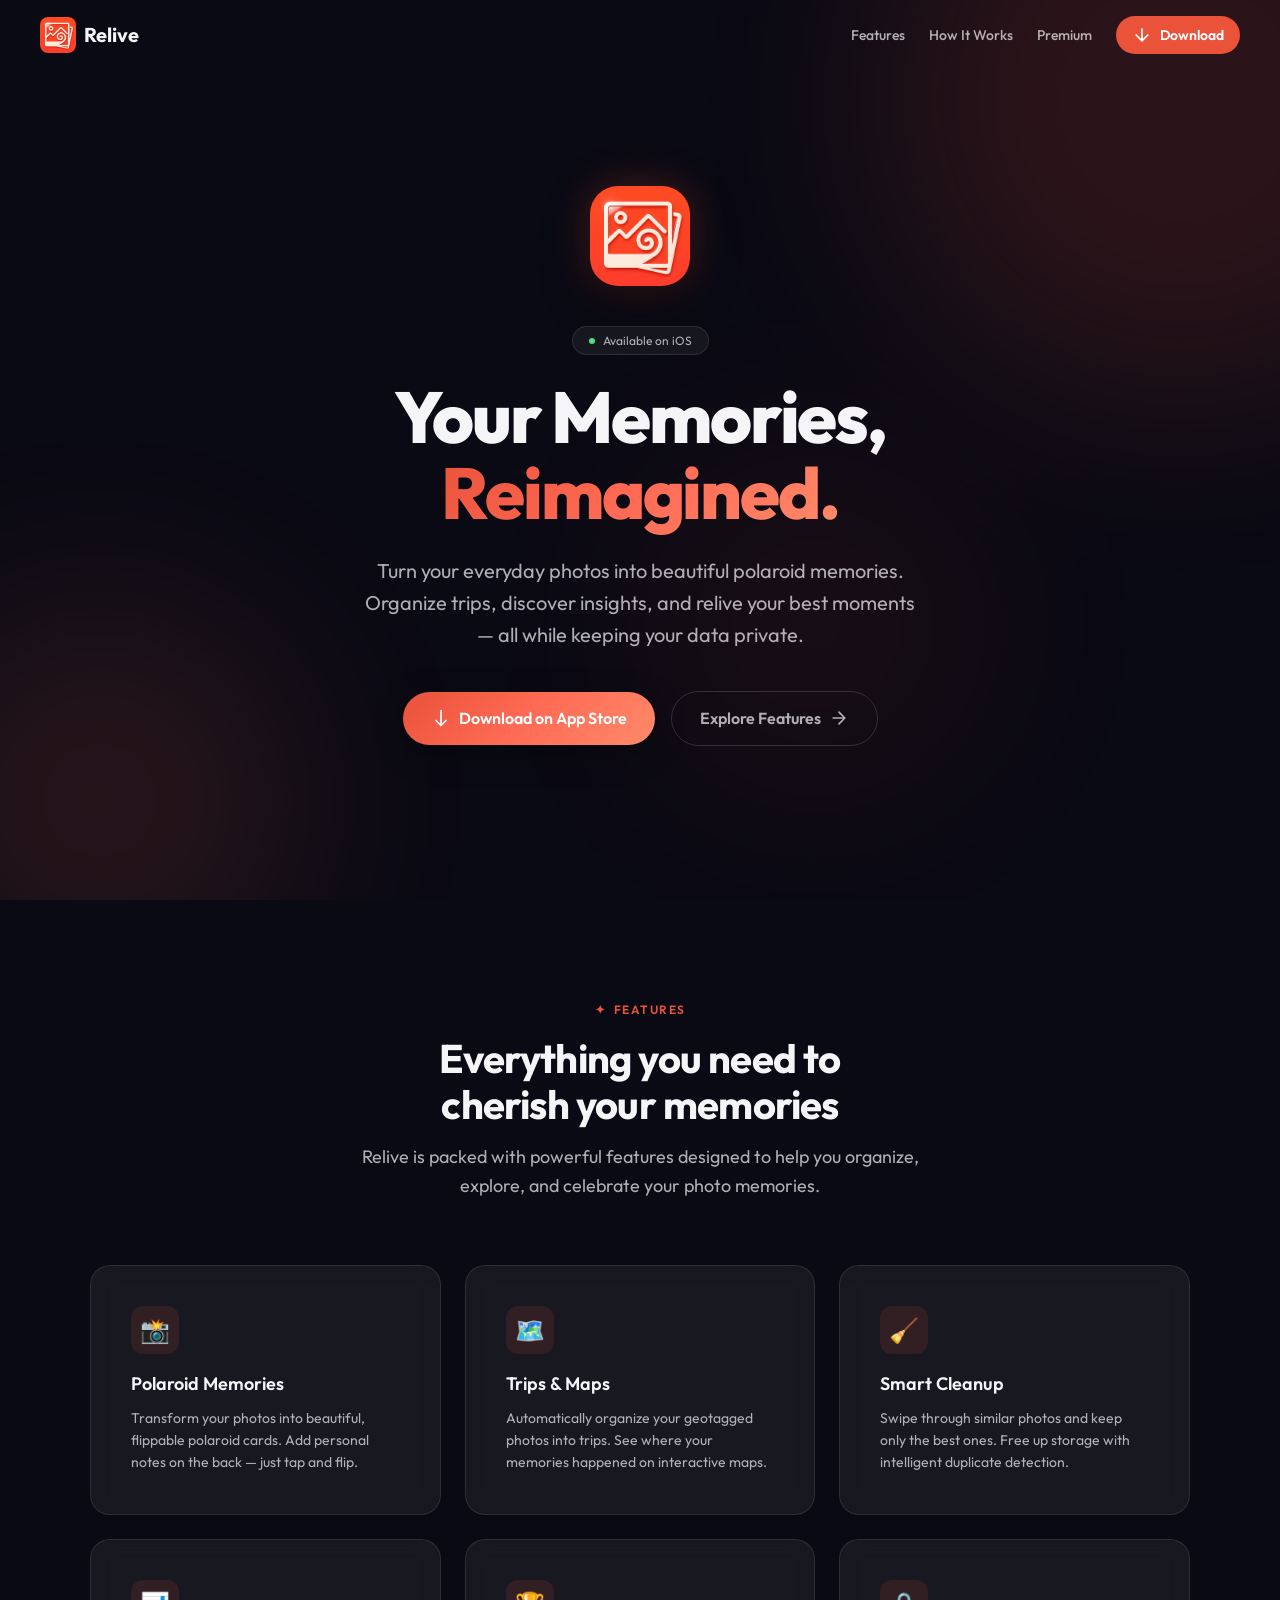
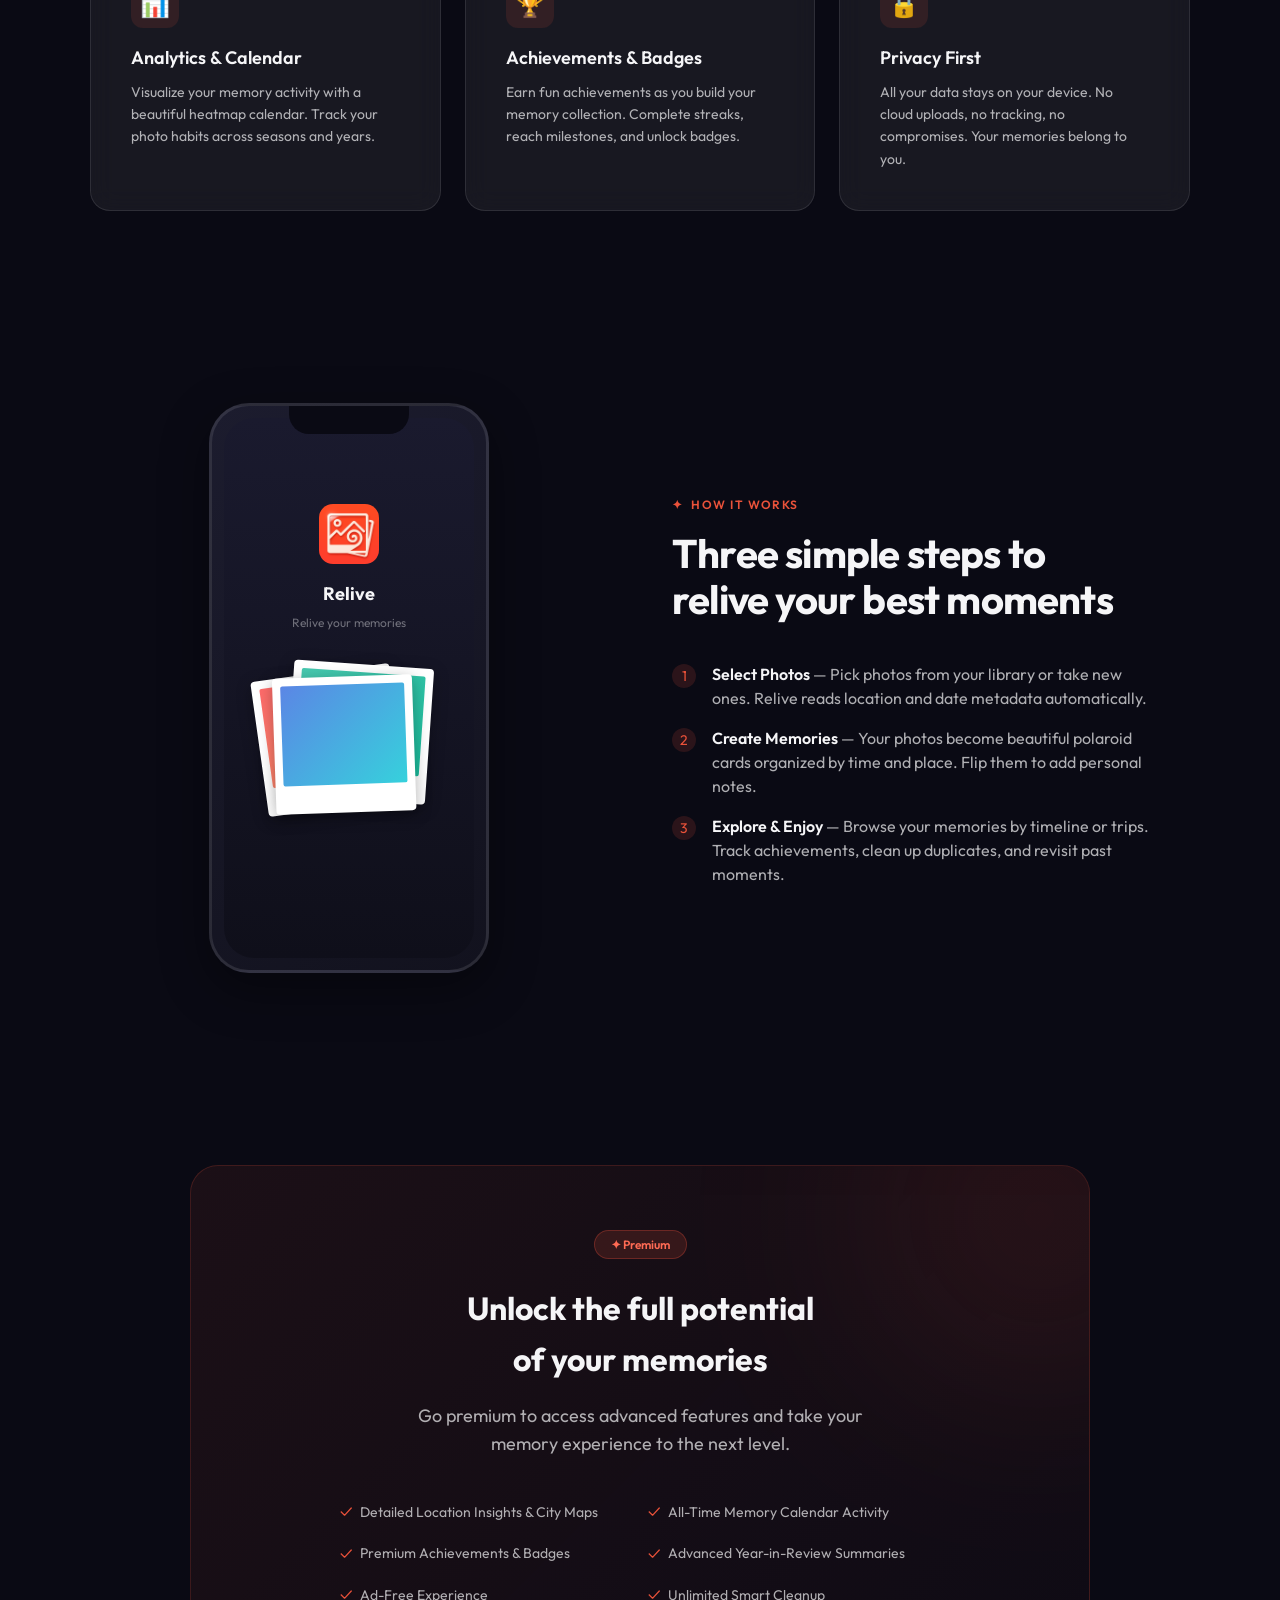
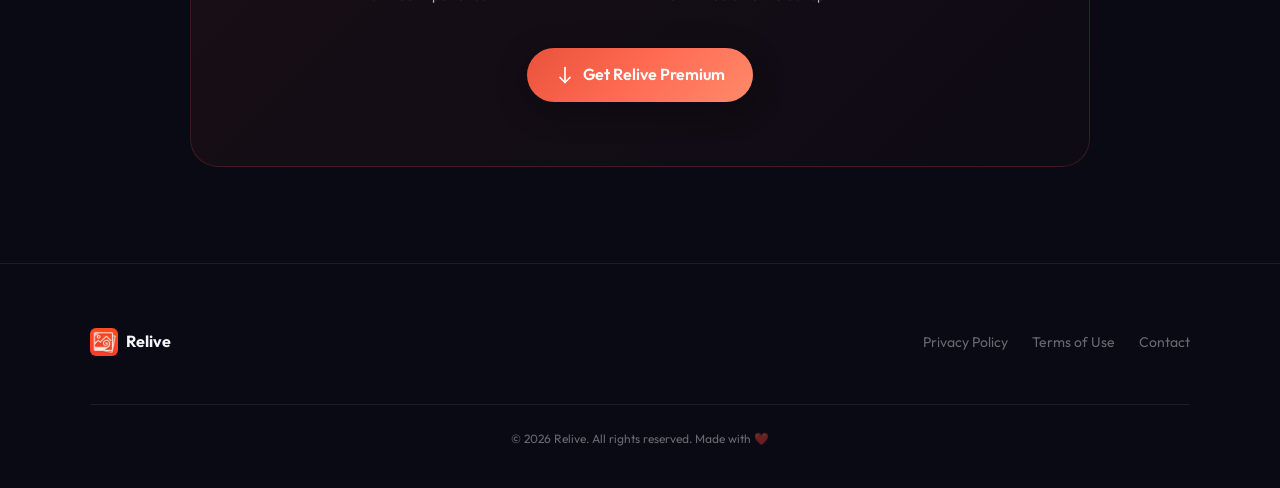
==== index.html @ 0d3967b4 "feat: initialize project structure with landing page, privacy policy, and terms of service" ====
<!DOCTYPE html>
<html lang="en">
<head>
  <meta charset="UTF-8">
  <meta name="viewport" content="width=device-width, initial-scale=1.0">
  <title>Relive — Your Memories, Reimagined</title>
  <meta name="description" content="Relive transforms your photos into beautiful polaroid memories. Organize trips, discover insights, clean up duplicates, and earn achievements — all with your privacy intact.">
  <meta name="keywords" content="relive, photo memories, polaroid, trips, photo organizer, iOS app, privacy, achievements">
  <meta name="author" content="Relive">

  <!-- Open Graph -->
  <meta property="og:title" content="Relive — Your Memories, Reimagined">
  <meta property="og:description" content="Transform your photos into beautiful polaroid memories. Organize trips, discover insights, and earn achievements.">
  <meta property="og:type" content="website">
  <meta property="og:url" content="https://grbzhido.github.io/relive/">
  <meta property="og:image" content="https://grbzhido.github.io/relive/images/relive_icon.png">

  <!-- Twitter Card -->
  <meta name="twitter:card" content="summary_large_image">
  <meta name="twitter:title" content="Relive — Your Memories, Reimagined">
  <meta name="twitter:description" content="Transform your photos into beautiful polaroid memories.">

  <!-- Favicon -->
  <link rel="icon" type="image/png" href="images/relive_icon.png">
  <link rel="apple-touch-icon" href="images/relive_icon.png">

  <!-- Google Fonts -->
  <link rel="preconnect" href="https://fonts.googleapis.com">
  <link rel="preconnect" href="https://fonts.gstatic.com" crossorigin>
  <link href="https://fonts.googleapis.com/css2?family=Outfit:wght@300;400;500;600;700;800&display=swap" rel="stylesheet">

  <!-- Styles -->
  <link rel="stylesheet" href="css/style.css">
</head>
<body>

  <!-- Animated Background Orbs -->
  <div class="bg-animation" aria-hidden="true">
    <div class="bg-orb bg-orb--1"></div>
    <div class="bg-orb bg-orb--2"></div>
    <div class="bg-orb bg-orb--3"></div>
  </div>

  <!-- Navigation -->
  <nav class="nav" id="nav" role="navigation" aria-label="Main navigation">
    <div class="nav__inner">
      <a href="#" class="nav__logo" aria-label="Relive Home">
        <img src="images/relive_icon.png" alt="Relive icon" width="36" height="36">
        <span>Relive</span>
      </a>

      <ul class="nav__links" role="list">
        <li><a href="#features" class="nav__link">Features</a></li>
        <li><a href="#how-it-works" class="nav__link">How It Works</a></li>
        <li><a href="#premium" class="nav__link">Premium</a></li>
        <li><a href="#" class="nav__cta" id="nav-download-btn">
          <svg class="btn__icon" viewBox="0 0 24 24" fill="none" stroke="currentColor" stroke-width="2" stroke-linecap="round" stroke-linejoin="round"><path d="M12 5v14M19 12l-7 7-7-7"/></svg>
          Download
        </a></li>
      </ul>

      <button class="nav__hamburger" aria-label="Toggle menu" aria-expanded="false">
        <span></span>
        <span></span>
        <span></span>
      </button>
    </div>
  </nav>

  <!-- Hero Section -->
  <section class="hero" id="hero">
    <div class="hero__content">
      <img src="images/relive_icon.png" alt="Relive App Icon" class="hero__icon" width="100" height="100">

      <div class="hero__badge">
        <span class="hero__badge-dot"></span>
        Available on iOS
      </div>

      <h1 class="hero__title">
        Your Memories,<br>
        <span class="hero__title-gradient">Reimagined.</span>
      </h1>

      <p class="hero__subtitle">
        Turn your everyday photos into beautiful polaroid memories. Organize trips, discover insights, and relive your best moments — all while keeping your data private.
      </p>

      <div class="hero__actions">
        <a href="#" class="btn btn--primary" id="hero-download-btn">
          <svg class="btn__icon" viewBox="0 0 24 24" fill="none" stroke="currentColor" stroke-width="2" stroke-linecap="round" stroke-linejoin="round"><path d="M18 15l-6 6-6-6"/><path d="M12 3v18"/></svg>
          Download on App Store
        </a>
        <a href="#features" class="btn btn--ghost">
          Explore Features
          <svg class="btn__icon" viewBox="0 0 24 24" fill="none" stroke="currentColor" stroke-width="2" stroke-linecap="round" stroke-linejoin="round"><path d="M5 12h14M12 5l7 7-7 7"/></svg>
        </a>
      </div>
    </div>
  </section>

  <!-- Features Section -->
  <section class="section" id="features">
    <div class="section__inner">
      <div class="section__header reveal">
        <div class="section__label">
          <span>✦</span> Features
        </div>
        <h2 class="section__title">Everything you need to<br>cherish your memories</h2>
        <p class="section__description">
          Relive is packed with powerful features designed to help you organize, explore, and celebrate your photo memories.
        </p>
      </div>

      <div class="features-grid">
        <!-- Feature 1 -->
        <div class="feature-card reveal reveal--delay-1" id="feature-memories">
          <div class="feature-card__icon">📸</div>
          <h3 class="feature-card__title">Polaroid Memories</h3>
          <p class="feature-card__description">
            Transform your photos into beautiful, flippable polaroid cards. Add personal notes on the back — just tap and flip.
          </p>
        </div>

        <!-- Feature 2 -->
        <div class="feature-card reveal reveal--delay-2" id="feature-trips">
          <div class="feature-card__icon">🗺️</div>
          <h3 class="feature-card__title">Trips &amp; Maps</h3>
          <p class="feature-card__description">
            Automatically organize your geotagged photos into trips. See where your memories happened on interactive maps.
          </p>
        </div>

        <!-- Feature 3 -->
        <div class="feature-card reveal reveal--delay-3" id="feature-cleanup">
          <div class="feature-card__icon">🧹</div>
          <h3 class="feature-card__title">Smart Cleanup</h3>
          <p class="feature-card__description">
            Swipe through similar photos and keep only the best ones. Free up storage with intelligent duplicate detection.
          </p>
        </div>

        <!-- Feature 4 -->
        <div class="feature-card reveal reveal--delay-4" id="feature-analytics">
          <div class="feature-card__icon">📊</div>
          <h3 class="feature-card__title">Analytics &amp; Calendar</h3>
          <p class="feature-card__description">
            Visualize your memory activity with a beautiful heatmap calendar. Track your photo habits across seasons and years.
          </p>
        </div>

        <!-- Feature 5 -->
        <div class="feature-card reveal reveal--delay-5" id="feature-achievements">
          <div class="feature-card__icon">🏆</div>
          <h3 class="feature-card__title">Achievements &amp; Badges</h3>
          <p class="feature-card__description">
            Earn fun achievements as you build your memory collection. Complete streaks, reach milestones, and unlock badges.
          </p>
        </div>

        <!-- Feature 6 -->
        <div class="feature-card reveal reveal--delay-6" id="feature-privacy">
          <div class="feature-card__icon">🔒</div>
          <h3 class="feature-card__title">Privacy First</h3>
          <p class="feature-card__description">
            All your data stays on your device. No cloud uploads, no tracking, no compromises. Your memories belong to you.
          </p>
        </div>
      </div>
    </div>
  </section>

  <!-- How It Works / Showcase Section -->
  <section class="showcase" id="how-it-works">
    <div class="showcase__inner">
      <div class="showcase__visual reveal">
        <div class="showcase__phone">
          <div class="showcase__screen">
            <img src="images/relive_icon.png" alt="Relive" class="showcase__screen-icon" width="60" height="60">
            <div class="showcase__screen-title">Relive</div>
            <div class="showcase__screen-sub">Relive your memories</div>

            <div class="polaroid-stack">
              <div class="polaroid polaroid--1">
                <div class="polaroid__image" style="background: linear-gradient(135deg, #FF6B6B, #FFA36C);"></div>
              </div>
              <div class="polaroid polaroid--2">
                <div class="polaroid__image" style="background: linear-gradient(135deg, #48C9B0, #1ABC9C);"></div>
              </div>
              <div class="polaroid polaroid--3">
                <div class="polaroid__image" style="background: linear-gradient(135deg, #5B86E5, #36D1DC);"></div>
              </div>
            </div>
          </div>
        </div>
      </div>

      <div class="showcase__content reveal reveal--delay-2">
        <div class="section__label">
          <span>✦</span> How It Works
        </div>
        <h2 class="section__title" style="text-align: left;">Three simple steps to<br>relive your best moments</h2>

        <ul class="feature-list">
          <li class="feature-list__item">
            <div class="feature-list__check">1</div>
            <div class="feature-list__text">
              <strong>Select Photos</strong> — Pick photos from your library or take new ones. Relive reads location and date metadata automatically.
            </div>
          </li>
          <li class="feature-list__item">
            <div class="feature-list__check">2</div>
            <div class="feature-list__text">
              <strong>Create Memories</strong> — Your photos become beautiful polaroid cards organized by time and place. Flip them to add personal notes.
            </div>
          </li>
          <li class="feature-list__item">
            <div class="feature-list__check">3</div>
            <div class="feature-list__text">
              <strong>Explore &amp; Enjoy</strong> — Browse your memories by timeline or trips. Track achievements, clean up duplicates, and revisit past moments.
            </div>
          </li>
        </ul>
      </div>
    </div>
  </section>

  <!-- Premium Section -->
  <section class="premium" id="premium">
    <div class="premium__card reveal">
      <div class="premium__badge">
        ✦ Premium
      </div>
      <h2 class="premium__title">
        Unlock the full potential<br>of your memories
      </h2>
      <p class="premium__description">
        Go premium to access advanced features and take your memory experience to the next level.
      </p>

      <div class="premium__features">
        <div class="premium__feature">
          <span class="premium__feature-icon">✓</span>
          Detailed Location Insights &amp; City Maps
        </div>
        <div class="premium__feature">
          <span class="premium__feature-icon">✓</span>
          All-Time Memory Calendar Activity
        </div>
        <div class="premium__feature">
          <span class="premium__feature-icon">✓</span>
          Premium Achievements &amp; Badges
        </div>
        <div class="premium__feature">
          <span class="premium__feature-icon">✓</span>
          Advanced Year-in-Review Summaries
        </div>
        <div class="premium__feature">
          <span class="premium__feature-icon">✓</span>
          Ad-Free Experience
        </div>
        <div class="premium__feature">
          <span class="premium__feature-icon">✓</span>
          Unlimited Smart Cleanup
        </div>
      </div>

      <a href="#" class="btn btn--primary" id="premium-download-btn">
        <svg class="btn__icon" viewBox="0 0 24 24" fill="none" stroke="currentColor" stroke-width="2" stroke-linecap="round" stroke-linejoin="round"><path d="M18 15l-6 6-6-6"/><path d="M12 3v18"/></svg>
        Get Relive Premium
      </a>
    </div>
  </section>

  <!-- Footer -->
  <footer class="footer" id="footer">
    <div class="footer__inner">
      <div class="footer__brand">
        <img src="images/relive_icon.png" alt="Relive" width="28" height="28">
        <span class="footer__brand-name">Relive</span>
      </div>

      <ul class="footer__links" role="list">
        <li><a href="privacy.html" class="footer__link" id="footer-privacy">Privacy Policy</a></li>
        <li><a href="terms.html" class="footer__link" id="footer-terms">Terms of Use</a></li>
        <li><a href="mailto:contactus.relive@gmail.com" class="footer__link" id="footer-contact">Contact</a></li>
      </ul>

      <p class="footer__copy">
        &copy; 2026 Relive. All rights reserved. Made with ❤️
      </p>
    </div>
  </footer>

  <!-- Scripts -->
  <script src="js/main.js"></script>
</body>
</html>
---- css/style.css ----
/* ============================================
   Relive Landing Page — Design System & Styles
   ============================================ */

/* ---------- CSS Custom Properties ---------- */
:root {
  /* Brand Colors */
  --brand-primary: #EA523A;
  --brand-primary-light: #FF6B54;
  --brand-primary-dark: #D43E28;
  --brand-gradient: linear-gradient(135deg, #EA523A 0%, #FF6B54 50%, #FF8A6A 100%);
  --brand-gradient-soft: linear-gradient(135deg, rgba(234, 82, 58, 0.15) 0%, rgba(255, 107, 84, 0.08) 100%);

  /* Dark Theme (default) */
  --bg-primary: #0A0A14;
  --bg-secondary: #12121E;
  --bg-card: rgba(255, 255, 255, 0.04);
  --bg-card-hover: rgba(255, 255, 255, 0.08);
  --bg-glass: rgba(255, 255, 255, 0.06);
  --bg-glass-border: rgba(255, 255, 255, 0.1);

  --text-primary: #F5F5F7;
  --text-secondary: rgba(245, 245, 247, 0.7);
  --text-muted: rgba(245, 245, 247, 0.4);

  --border-subtle: rgba(255, 255, 255, 0.08);
  --border-medium: rgba(255, 255, 255, 0.15);

  /* Spacing */
  --space-xs: 4px;
  --space-sm: 8px;
  --space-md: 16px;
  --space-lg: 24px;
  --space-xl: 40px;
  --space-2xl: 64px;
  --space-3xl: 96px;
  --space-4xl: 128px;

  /* Border Radius */
  --radius-sm: 8px;
  --radius-md: 12px;
  --radius-lg: 20px;
  --radius-xl: 28px;
  --radius-full: 9999px;

  /* Shadows */
  --shadow-sm: 0 2px 8px rgba(0, 0, 0, 0.2);
  --shadow-md: 0 8px 32px rgba(0, 0, 0, 0.3);
  --shadow-lg: 0 16px 48px rgba(0, 0, 0, 0.4);
  --shadow-glow: 0 0 40px rgba(234, 82, 58, 0.3);

  /* Transitions */
  --transition-fast: 0.2s cubic-bezier(0.4, 0, 0.2, 1);
  --transition-smooth: 0.4s cubic-bezier(0.4, 0, 0.2, 1);
  --transition-bounce: 0.6s cubic-bezier(0.34, 1.56, 0.64, 1);

  /* Typography Scale */
  --font-xs: 0.75rem;
  --font-sm: 0.875rem;
  --font-base: 1rem;
  --font-lg: 1.125rem;
  --font-xl: 1.25rem;
  --font-2xl: 1.5rem;
  --font-3xl: 2rem;
  --font-4xl: 2.5rem;
  --font-5xl: 3.5rem;
  --font-6xl: 4.5rem;
}

/* ---------- Reset & Base ---------- */
*, *::before, *::after {
  box-sizing: border-box;
  margin: 0;
  padding: 0;
}

html {
  scroll-behavior: smooth;
  -webkit-font-smoothing: antialiased;
  -moz-osx-font-smoothing: grayscale;
}

body {
  font-family: 'Outfit', -apple-system, BlinkMacSystemFont, 'Segoe UI', sans-serif;
  background-color: var(--bg-primary);
  color: var(--text-primary);
  line-height: 1.6;
  overflow-x: hidden;
}

a {
  color: inherit;
  text-decoration: none;
}

img {
  max-width: 100%;
  height: auto;
  display: block;
}

/* ---------- Animated Background ---------- */
.bg-animation {
  position: fixed;
  inset: 0;
  z-index: 0;
  pointer-events: none;
  overflow: hidden;
}

.bg-orb {
  position: absolute;
  border-radius: 50%;
  filter: blur(100px);
  opacity: 0.3;
  animation: orbFloat 20s ease-in-out infinite;
}

.bg-orb--1 {
  width: 600px;
  height: 600px;
  background: var(--brand-primary);
  top: -200px;
  right: -200px;
  animation-delay: 0s;
  opacity: 0.15;
}

.bg-orb--2 {
  width: 400px;
  height: 400px;
  background: #FF6B54;
  bottom: -100px;
  left: -100px;
  animation-delay: -7s;
  opacity: 0.12;
}

.bg-orb--3 {
  width: 350px;
  height: 350px;
  background: #D43E28;
  top: 50%;
  left: 50%;
  transform: translate(-50%, -50%);
  animation-delay: -14s;
  opacity: 0.08;
}

@keyframes orbFloat {
  0%, 100% { transform: translate(0, 0) scale(1); }
  25% { transform: translate(40px, -30px) scale(1.05); }
  50% { transform: translate(-20px, 40px) scale(0.95); }
  75% { transform: translate(30px, 20px) scale(1.02); }
}

/* ---------- Navigation ---------- */
.nav {
  position: fixed;
  top: 0;
  left: 0;
  right: 0;
  z-index: 100;
  padding: var(--space-md) var(--space-lg);
  transition: var(--transition-smooth);
}

.nav--scrolled {
  background: rgba(10, 10, 20, 0.85);
  backdrop-filter: blur(20px);
  -webkit-backdrop-filter: blur(20px);
  border-bottom: 1px solid var(--border-subtle);
}

.nav__inner {
  max-width: 1200px;
  margin: 0 auto;
  display: flex;
  align-items: center;
  justify-content: space-between;
}

.nav__logo {
  display: flex;
  align-items: center;
  gap: var(--space-sm);
  font-weight: 700;
  font-size: var(--font-xl);
}

.nav__logo img {
  width: 36px;
  height: 36px;
  border-radius: var(--radius-sm);
}

.nav__links {
  display: flex;
  align-items: center;
  gap: var(--space-lg);
  list-style: none;
}

.nav__link {
  font-size: var(--font-sm);
  color: var(--text-secondary);
  font-weight: 500;
  transition: var(--transition-fast);
  cursor: pointer;
}

.nav__link:hover {
  color: var(--text-primary);
}

.nav__cta {
  display: inline-flex;
  align-items: center;
  gap: var(--space-sm);
  padding: var(--space-sm) var(--space-md);
  background: var(--brand-primary);
  color: white;
  border-radius: var(--radius-full);
  font-size: var(--font-sm);
  font-weight: 600;
  transition: var(--transition-fast);
  border: none;
  cursor: pointer;
}

.nav__cta:hover {
  background: var(--brand-primary-light);
  transform: translateY(-1px);
  box-shadow: var(--shadow-glow);
}

/* Mobile Menu */
.nav__hamburger {
  display: none;
  flex-direction: column;
  gap: 5px;
  cursor: pointer;
  background: none;
  border: none;
  padding: var(--space-sm);
}

.nav__hamburger span {
  width: 24px;
  height: 2px;
  background: var(--text-primary);
  border-radius: 2px;
  transition: var(--transition-fast);
}

/* ---------- Hero Section ---------- */
.hero {
  position: relative;
  z-index: 1;
  min-height: 100vh;
  display: flex;
  align-items: center;
  justify-content: center;
  padding: var(--space-4xl) var(--space-lg) var(--space-3xl);
}

.hero__content {
  text-align: center;
  max-width: 800px;
}

.hero__icon {
  width: 100px;
  height: 100px;
  border-radius: var(--radius-xl);
  margin: 0 auto var(--space-xl);
  box-shadow: var(--shadow-lg), var(--shadow-glow);
  animation: heroIconFloat 4s ease-in-out infinite;
}

@keyframes heroIconFloat {
  0%, 100% { transform: translateY(0); }
  50% { transform: translateY(-12px); }
}

.hero__badge {
  display: inline-flex;
  align-items: center;
  gap: var(--space-sm);
  padding: var(--space-xs) var(--space-md);
  background: var(--bg-glass);
  border: 1px solid var(--bg-glass-border);
  border-radius: var(--radius-full);
  font-size: var(--font-xs);
  color: var(--text-secondary);
  margin-bottom: var(--space-lg);
  backdrop-filter: blur(10px);
}

.hero__badge-dot {
  width: 6px;
  height: 6px;
  border-radius: 50%;
  background: #4ADE80;
  animation: pulse 2s ease-in-out infinite;
}

@keyframes pulse {
  0%, 100% { opacity: 1; }
  50% { opacity: 0.4; }
}

.hero__title {
  font-size: var(--font-6xl);
  font-weight: 800;
  line-height: 1.05;
  letter-spacing: -0.03em;
  margin-bottom: var(--space-lg);
}

.hero__title-gradient {
  background: var(--brand-gradient);
  -webkit-background-clip: text;
  -webkit-text-fill-color: transparent;
  background-clip: text;
}

.hero__subtitle {
  font-size: var(--font-xl);
  color: var(--text-secondary);
  max-width: 560px;
  margin: 0 auto var(--space-xl);
  line-height: 1.6;
}

.hero__actions {
  display: flex;
  align-items: center;
  justify-content: center;
  gap: var(--space-md);
  flex-wrap: wrap;
}

.btn {
  display: inline-flex;
  align-items: center;
  gap: var(--space-sm);
  padding: 14px 28px;
  border-radius: var(--radius-full);
  font-family: 'Outfit', sans-serif;
  font-size: var(--font-base);
  font-weight: 600;
  cursor: pointer;
  transition: var(--transition-fast);
  border: none;
  text-decoration: none;
}

.btn--primary {
  background: var(--brand-gradient);
  color: white;
  box-shadow: var(--shadow-md);
}

.btn--primary:hover {
  transform: translateY(-2px);
  box-shadow: var(--shadow-lg), var(--shadow-glow);
}

.btn--ghost {
  background: transparent;
  color: var(--text-secondary);
  border: 1px solid var(--border-medium);
}

.btn--ghost:hover {
  background: var(--bg-card-hover);
  color: var(--text-primary);
  border-color: var(--border-medium);
}

.btn__icon {
  width: 20px;
  height: 20px;
}

/* ---------- Section Commons ---------- */
.section {
  position: relative;
  z-index: 1;
  padding: var(--space-3xl) var(--space-lg);
}

.section__inner {
  max-width: 1100px;
  margin: 0 auto;
}

.section__header {
  text-align: center;
  margin-bottom: var(--space-2xl);
}

.section__label {
  display: inline-flex;
  align-items: center;
  gap: var(--space-sm);
  font-size: var(--font-xs);
  font-weight: 600;
  text-transform: uppercase;
  letter-spacing: 0.12em;
  color: var(--brand-primary);
  margin-bottom: var(--space-md);
}

.section__title {
  font-size: var(--font-4xl);
  font-weight: 700;
  letter-spacing: -0.02em;
  line-height: 1.15;
  margin-bottom: var(--space-md);
}

.section__description {
  font-size: var(--font-lg);
  color: var(--text-secondary);
  max-width: 560px;
  margin: 0 auto;
  line-height: 1.6;
}

/* ---------- Features Grid ---------- */
.features-grid {
  display: grid;
  grid-template-columns: repeat(3, 1fr);
  gap: var(--space-lg);
}

.feature-card {
  position: relative;
  padding: var(--space-xl);
  background: var(--bg-glass);
  border: 1px solid var(--bg-glass-border);
  border-radius: var(--radius-lg);
  backdrop-filter: blur(12px);
  -webkit-backdrop-filter: blur(12px);
  transition: var(--transition-smooth);
  overflow: hidden;
}

.feature-card::before {
  content: '';
  position: absolute;
  inset: 0;
  background: var(--brand-gradient-soft);
  opacity: 0;
  transition: var(--transition-smooth);
}

.feature-card:hover {
  transform: translateY(-4px);
  border-color: rgba(234, 82, 58, 0.3);
  box-shadow: 0 12px 40px rgba(234, 82, 58, 0.1);
}

.feature-card:hover::before {
  opacity: 1;
}

.feature-card__icon {
  position: relative;
  z-index: 1;
  width: 48px;
  height: 48px;
  display: flex;
  align-items: center;
  justify-content: center;
  background: rgba(234, 82, 58, 0.12);
  border-radius: var(--radius-md);
  margin-bottom: var(--space-md);
  font-size: 24px;
}

.feature-card__title {
  position: relative;
  z-index: 1;
  font-size: var(--font-lg);
  font-weight: 600;
  margin-bottom: var(--space-sm);
}

.feature-card__description {
  position: relative;
  z-index: 1;
  font-size: var(--font-sm);
  color: var(--text-secondary);
  line-height: 1.6;
}

/* ---------- Preview / Showcase ---------- */
.showcase {
  position: relative;
  padding: var(--space-3xl) var(--space-lg);
  z-index: 1;
}

.showcase__inner {
  max-width: 1100px;
  margin: 0 auto;
  display: grid;
  grid-template-columns: 1fr 1fr;
  gap: var(--space-2xl);
  align-items: center;
}

.showcase__content {
  padding-right: var(--space-xl);
}

.showcase__visual {
  position: relative;
}

.showcase__phone {
  position: relative;
  width: 280px;
  height: 570px;
  margin: 0 auto;
  background: linear-gradient(145deg, #1c1c2e 0%, #12121e 100%);
  border-radius: 40px;
  border: 3px solid rgba(255, 255, 255, 0.1);
  padding: 12px;
  box-shadow: var(--shadow-lg);
  overflow: hidden;
}

.showcase__phone::before {
  content: '';
  position: absolute;
  top: 0;
  left: 50%;
  transform: translateX(-50%);
  width: 120px;
  height: 28px;
  background: #0A0A14;
  border-radius: 0 0 20px 20px;
  z-index: 2;
}

.showcase__screen {
  width: 100%;
  height: 100%;
  border-radius: 30px;
  overflow: hidden;
  background: linear-gradient(180deg, #1A1A2E 0%, #0F0F1A 100%);
  display: flex;
  flex-direction: column;
  align-items: center;
  justify-content: center;
  padding: var(--space-lg);
}

.showcase__screen-icon {
  width: 60px;
  height: 60px;
  border-radius: 14px;
  margin-bottom: var(--space-md);
}

.showcase__screen-title {
  font-size: var(--font-lg);
  font-weight: 700;
  margin-bottom: var(--space-xs);
}

.showcase__screen-sub {
  font-size: var(--font-xs);
  color: var(--text-muted);
  margin-bottom: var(--space-xl);
}

/* Polaroid Cards in Phone */
.polaroid-stack {
  position: relative;
  width: 180px;
  height: 200px;
}

.polaroid {
  position: absolute;
  width: 140px;
  background: white;
  border-radius: 4px;
  padding: 8px 8px 28px;
  box-shadow: 0 4px 16px rgba(0, 0, 0, 0.3);
  transition: var(--transition-smooth);
}

.polaroid__image {
  width: 100%;
  height: 100px;
  border-radius: 2px;
  object-fit: cover;
}

.polaroid--1 {
  transform: rotate(-8deg) translate(0, 0);
  z-index: 1;
}

.polaroid--2 {
  transform: rotate(4deg) translate(30px, -10px);
  z-index: 2;
}

.polaroid--3 {
  transform: rotate(-2deg) translate(15px, 5px);
  z-index: 3;
}

/* Feature List in Showcase */
.feature-list {
  list-style: none;
  display: flex;
  flex-direction: column;
  gap: var(--space-md);
  margin-top: var(--space-xl);
}

.feature-list__item {
  display: flex;
  align-items: flex-start;
  gap: var(--space-md);
}

.feature-list__check {
  width: 24px;
  height: 24px;
  border-radius: 50%;
  background: rgba(234, 82, 58, 0.15);
  display: flex;
  align-items: center;
  justify-content: center;
  flex-shrink: 0;
  margin-top: 2px;
  color: var(--brand-primary);
  font-size: 14px;
}

.feature-list__text {
  font-size: var(--font-base);
  color: var(--text-secondary);
  line-height: 1.5;
}

.feature-list__text strong {
  color: var(--text-primary);
  font-weight: 600;
}

/* ---------- Premium Section ---------- */
.premium {
  position: relative;
  z-index: 1;
  padding: var(--space-3xl) var(--space-lg);
}

.premium__card {
  max-width: 900px;
  margin: 0 auto;
  padding: var(--space-2xl);
  background: linear-gradient(135deg, rgba(234, 82, 58, 0.08) 0%, rgba(234, 82, 58, 0.02) 100%);
  border: 1px solid rgba(234, 82, 58, 0.2);
  border-radius: var(--radius-xl);
  text-align: center;
  position: relative;
  overflow: hidden;
}

.premium__card::before {
  content: '';
  position: absolute;
  top: -100px;
  right: -100px;
  width: 300px;
  height: 300px;
  background: var(--brand-primary);
  border-radius: 50%;
  filter: blur(120px);
  opacity: 0.15;
}

.premium__badge {
  display: inline-flex;
  align-items: center;
  gap: var(--space-sm);
  padding: var(--space-xs) var(--space-md);
  background: rgba(234, 82, 58, 0.15);
  border: 1px solid rgba(234, 82, 58, 0.3);
  border-radius: var(--radius-full);
  font-size: var(--font-xs);
  font-weight: 600;
  color: var(--brand-primary-light);
  margin-bottom: var(--space-lg);
}

.premium__title {
  font-size: var(--font-3xl);
  font-weight: 700;
  margin-bottom: var(--space-md);
  position: relative;
  z-index: 1;
}

.premium__description {
  font-size: var(--font-lg);
  color: var(--text-secondary);
  max-width: 500px;
  margin: 0 auto var(--space-xl);
  position: relative;
  z-index: 1;
}

.premium__features {
  display: grid;
  grid-template-columns: repeat(2, 1fr);
  gap: var(--space-md);
  max-width: 600px;
  margin: 0 auto var(--space-xl);
  text-align: left;
  position: relative;
  z-index: 1;
}

.premium__feature {
  display: flex;
  align-items: center;
  gap: var(--space-sm);
  font-size: var(--font-sm);
  color: var(--text-secondary);
}

.premium__feature-icon {
  color: var(--brand-primary);
  font-size: 16px;
}

/* ---------- Footer ---------- */
.footer {
  position: relative;
  z-index: 1;
  padding: var(--space-2xl) var(--space-lg) var(--space-xl);
  border-top: 1px solid var(--border-subtle);
}

.footer__inner {
  max-width: 1100px;
  margin: 0 auto;
  display: flex;
  align-items: center;
  justify-content: space-between;
  flex-wrap: wrap;
  gap: var(--space-lg);
}

.footer__brand {
  display: flex;
  align-items: center;
  gap: var(--space-sm);
}

.footer__brand img {
  width: 28px;
  height: 28px;
  border-radius: 6px;
}

.footer__brand-name {
  font-weight: 700;
  font-size: var(--font-base);
}

.footer__links {
  display: flex;
  align-items: center;
  gap: var(--space-lg);
  list-style: none;
}

.footer__link {
  font-size: var(--font-sm);
  color: var(--text-muted);
  transition: var(--transition-fast);
}

.footer__link:hover {
  color: var(--text-primary);
}

.footer__copy {
  width: 100%;
  text-align: center;
  font-size: var(--font-xs);
  color: var(--text-muted);
  margin-top: var(--space-lg);
  padding-top: var(--space-lg);
  border-top: 1px solid var(--border-subtle);
}

/* ---------- Scroll Animations ---------- */
.reveal {
  opacity: 0;
  transform: translateY(30px);
  transition: opacity 0.7s cubic-bezier(0.4, 0, 0.2, 1),
              transform 0.7s cubic-bezier(0.4, 0, 0.2, 1);
}

.reveal--visible {
  opacity: 1;
  transform: translateY(0);
}

.reveal--delay-1 { transition-delay: 0.1s; }
.reveal--delay-2 { transition-delay: 0.2s; }
.reveal--delay-3 { transition-delay: 0.3s; }
.reveal--delay-4 { transition-delay: 0.4s; }
.reveal--delay-5 { transition-delay: 0.5s; }
.reveal--delay-6 { transition-delay: 0.6s; }

/* ---------- Responsive ---------- */
@media (max-width: 1024px) {
  .features-grid {
    grid-template-columns: repeat(2, 1fr);
  }

  .showcase__inner {
    grid-template-columns: 1fr;
    text-align: center;
  }

  .showcase__content {
    padding-right: 0;
    order: 2;
  }

  .showcase__visual {
    order: 1;
  }

  .feature-list {
    align-items: center;
  }
}

@media (max-width: 768px) {
  :root {
    --font-6xl: 2.75rem;
    --font-5xl: 2.25rem;
    --font-4xl: 2rem;
    --font-3xl: 1.625rem;
  }

  .nav__links {
    display: none;
  }

  .nav__hamburger {
    display: flex;
  }

  /* Mobile Menu Open */
  .nav--mobile-open .nav__links {
    display: flex;
    flex-direction: column;
    position: absolute;
    top: 100%;
    left: 0;
    right: 0;
    background: rgba(10, 10, 20, 0.95);
    backdrop-filter: blur(20px);
    padding: var(--space-lg);
    border-bottom: 1px solid var(--border-subtle);
    gap: var(--space-md);
  }

  .features-grid {
    grid-template-columns: 1fr;
  }

  .hero {
    padding-top: var(--space-3xl);
    min-height: auto;
    padding-bottom: var(--space-2xl);
  }

  .hero__icon {
    width: 80px;
    height: 80px;
  }

  .hero__actions {
    flex-direction: column;
  }

  .btn {
    width: 100%;
    justify-content: center;
  }

  .premium__features {
    grid-template-columns: 1fr;
  }

  .showcase__phone {
    width: 240px;
    height: 490px;
  }

  .footer__inner {
    flex-direction: column;
    text-align: center;
  }

  .footer__links {
    flex-wrap: wrap;
    justify-content: center;
  }
}

/* ---------- Utility ---------- */
.sr-only {
  position: absolute;
  width: 1px;
  height: 1px;
  padding: 0;
  margin: -1px;
  overflow: hidden;
  clip: rect(0, 0, 0, 0);
  white-space: nowrap;
  border: 0;
}
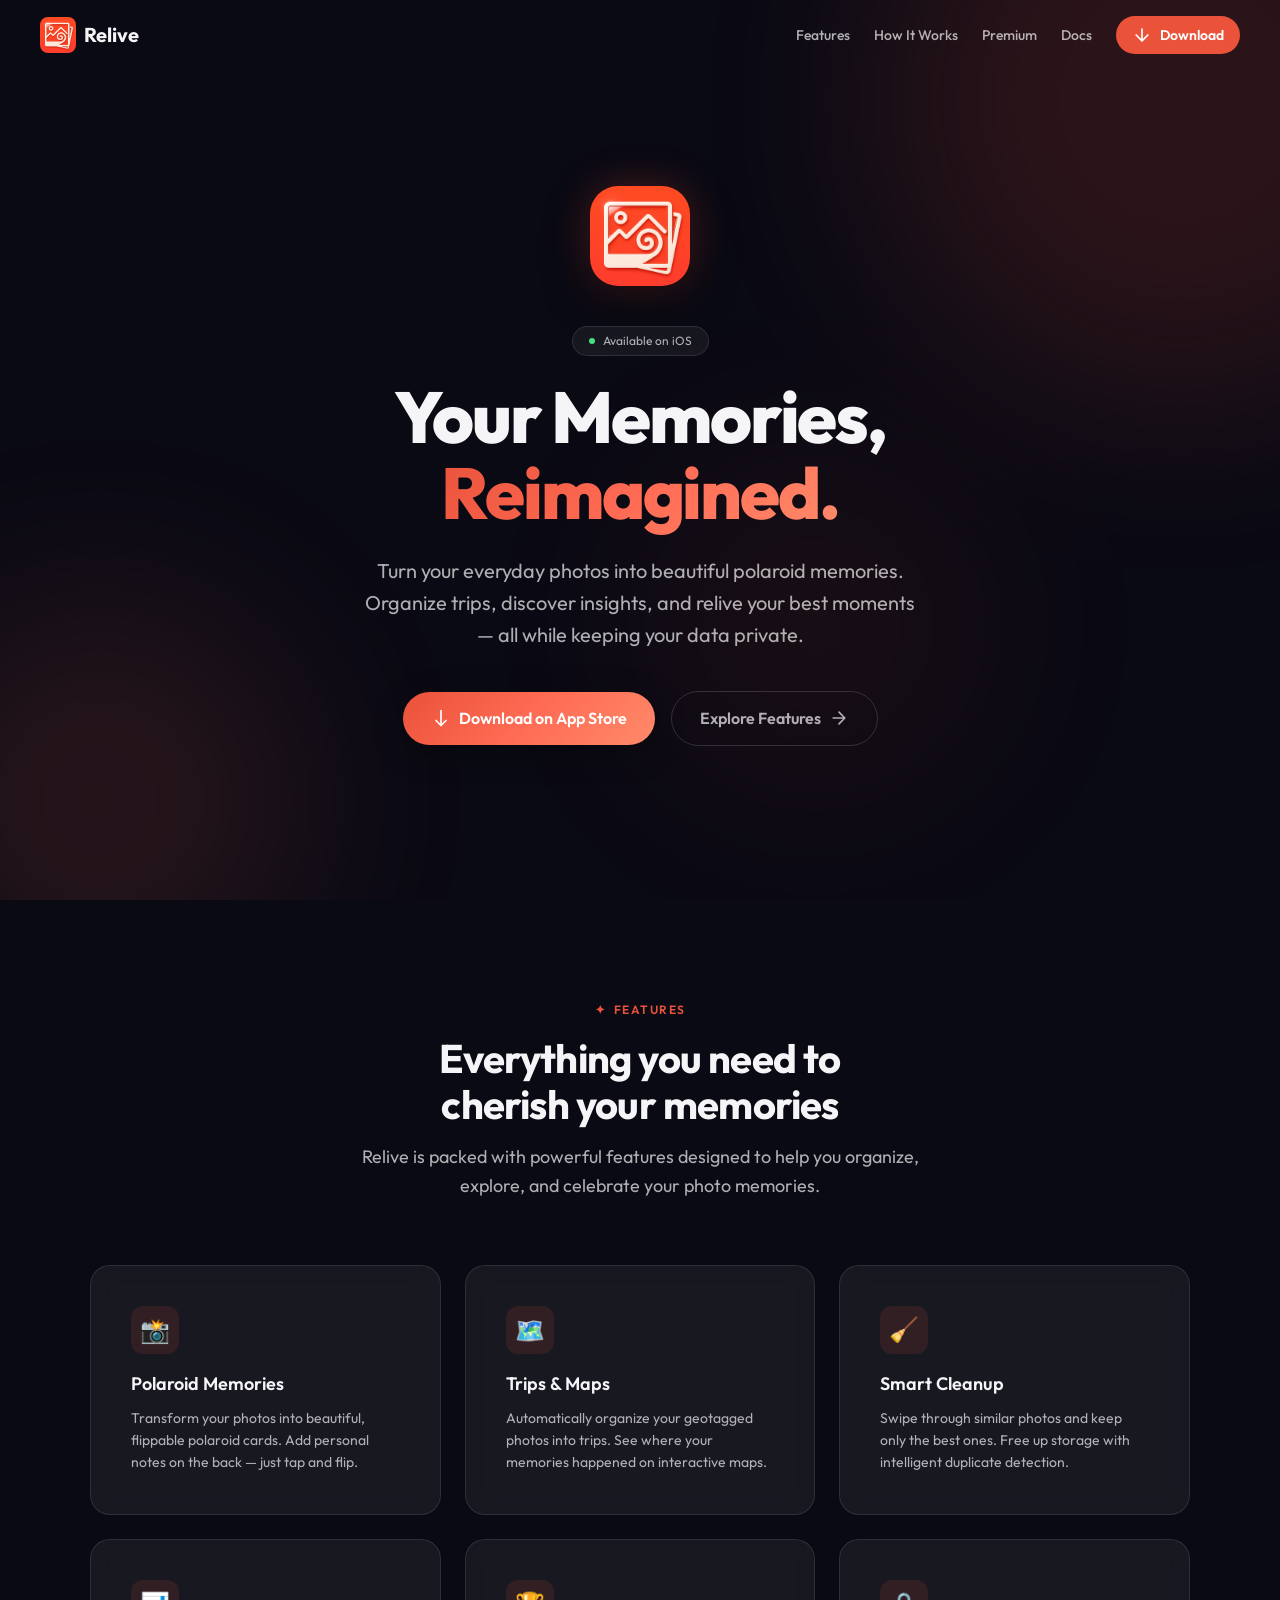
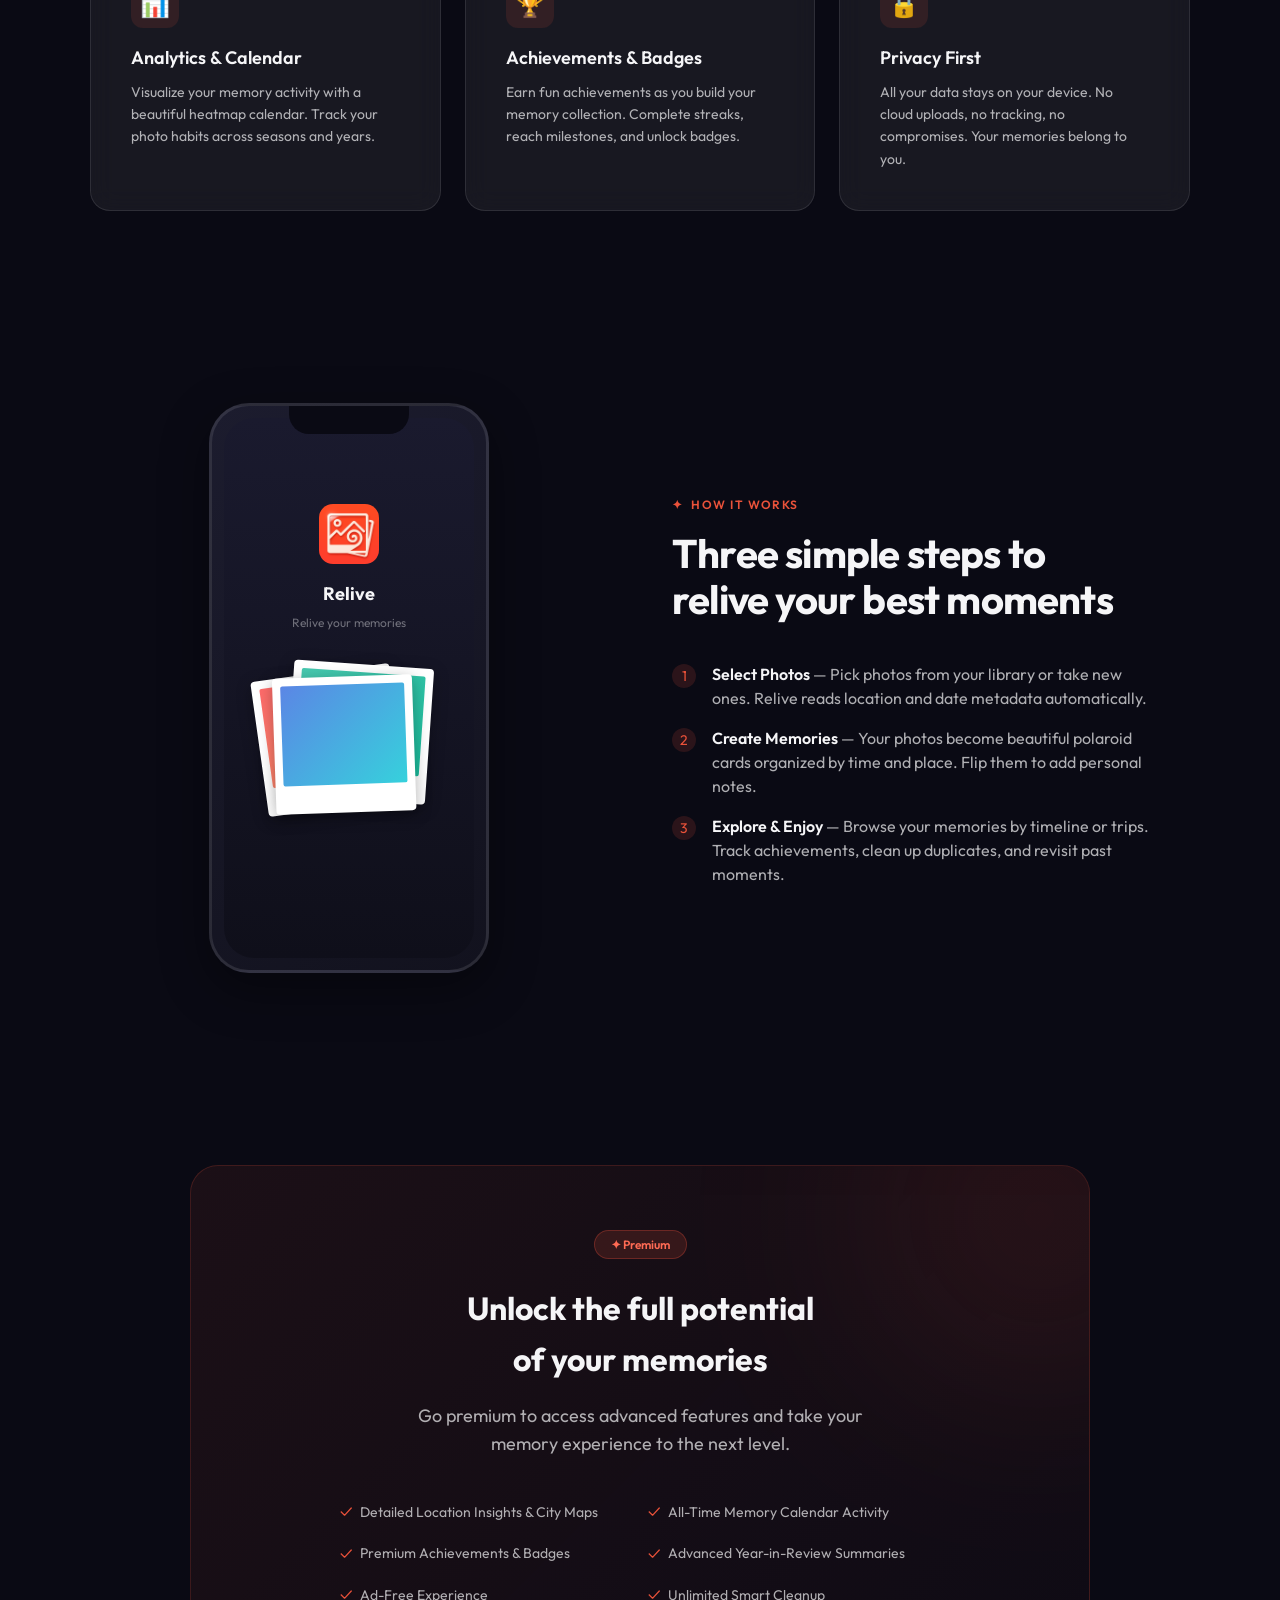
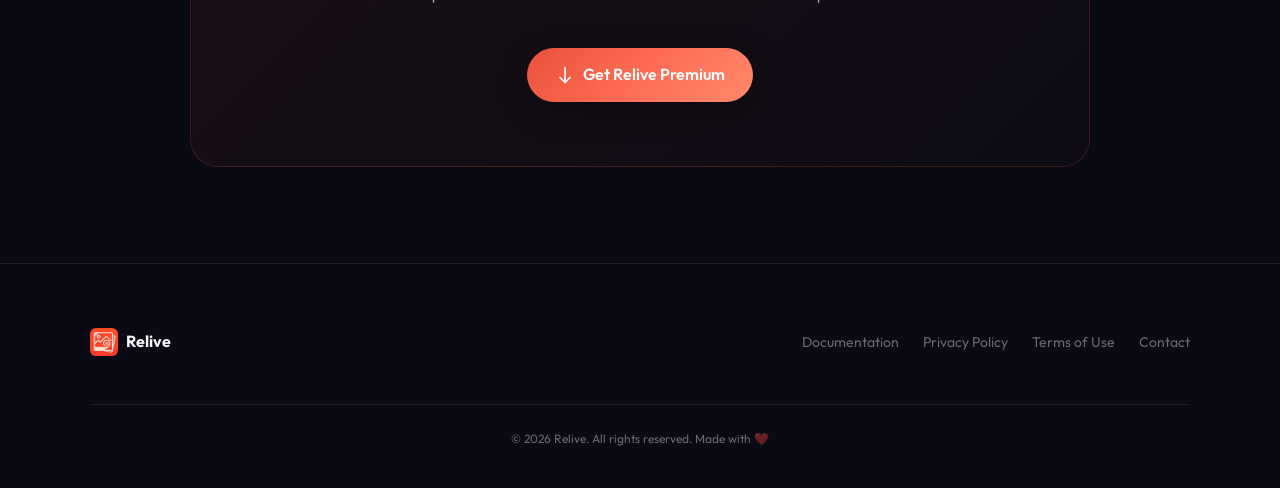
==== commit a941176e: "feat: add documentation page and integrate links into navigation and footer" ====
--- a/index.html
+++ b/index.html
@@ -53,6 +53,7 @@
         <li><a href="#features" class="nav__link">Features</a></li>
         <li><a href="#how-it-works" class="nav__link">How It Works</a></li>
         <li><a href="#premium" class="nav__link">Premium</a></li>
+        <li><a href="docs.html" class="nav__link">Docs</a></li>
         <li><a href="#" class="nav__cta" id="nav-download-btn">
           <svg class="btn__icon" viewBox="0 0 24 24" fill="none" stroke="currentColor" stroke-width="2" stroke-linecap="round" stroke-linejoin="round"><path d="M12 5v14M19 12l-7 7-7-7"/></svg>
           Download
@@ -281,6 +282,7 @@
       </div>
 
       <ul class="footer__links" role="list">
+        <li><a href="docs.html" class="footer__link" id="footer-docs">Documentation</a></li>
         <li><a href="privacy.html" class="footer__link" id="footer-privacy">Privacy Policy</a></li>
         <li><a href="terms.html" class="footer__link" id="footer-terms">Terms of Use</a></li>
         <li><a href="mailto:contactus.relive@gmail.com" class="footer__link" id="footer-contact">Contact</a></li>
